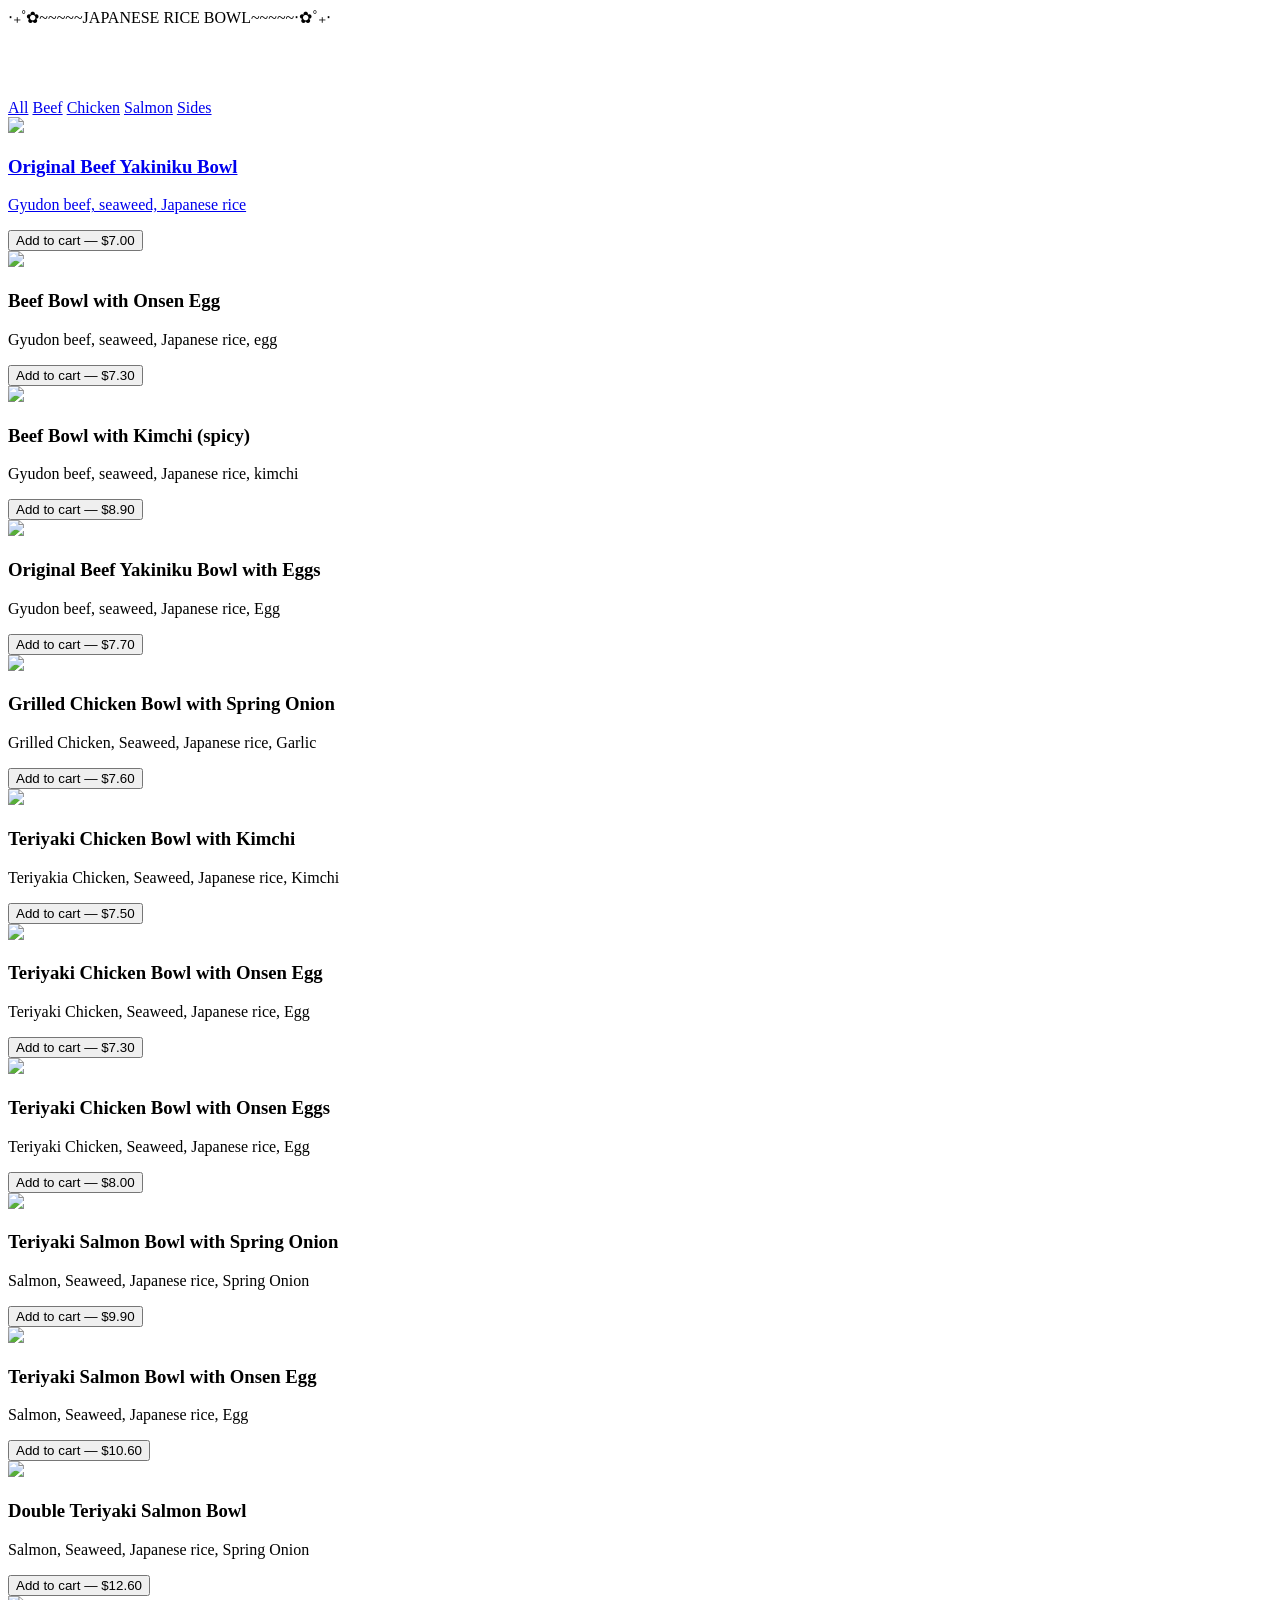
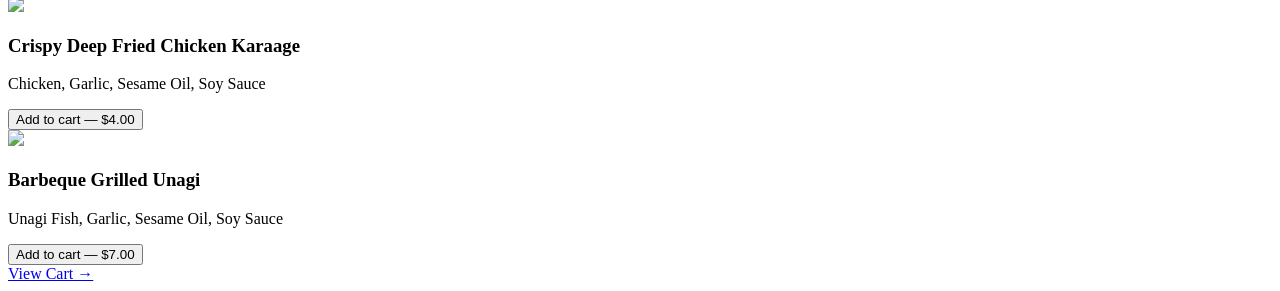
==== index.html @ dc918f25 "Rename my_project.html to index.html" ====
<!DOCTYPE html>
<html lang="en">
<head>

    <meta charset="UTF-8">
    <meta name="viewport" content="width=device-width, initial-scale=1.0">
    <title>Rice Bowl Menu</title>
    <link rel="stylesheet" href="https://cdnjs.cloudflare.com/ajax/libs/font-awesome/6.5.0/css/all.min.css">
    <link rel="stylesheet" href='C:\Users\talia\OneDrive\ドキュメント\ADEV_DBEV\ADEV PROJECT\my_project.css'>
</head>
<body>

    <!-- the header, first row above, this header will appear in most other pages -->

    <div class="header">
        <a class="title">‧₊˚✿~~~~~JAPANESE RICE BOWL~~~~~‧✿˚₊‧</a>
        <div class="icons">
            <a href="#"><i class='fa fa-search' style='font-size:36px; color: white;'></i></a>
            <a href="#"><i class='fa fa-shopping-cart' style='font-size:36px; color: white;'></i></a>
            <a href="#"><i class='fas fa-user-circle' style='font-size:36px; color: white;'></i></a>
        </div>
        <div class="home">
            <a href="my_project.html"><i class='fa fa-home' style='font-size:36px; color: white;'></i></a>
        </div>
    </div>
    
    <!-- the navbar that categorizes food by their ingredients or type -->
    <div class="navbar">
        <a class="active" href="#">All</a>
        <a href="seperation.html">Beef</a>
        <a href="#">Chicken</a>
        <a href="#">Salmon</a>
        <a href="#">Sides</a>
    </div>

    <!-- invisible grid to allow each food to have their own food card(more organised) -->
    <div class="food-grid">
        <a href="item.html" class="food-link">
            <div class="food-item">

                <!-- different food options the stall has -->
                <img src="C:\Users\talia\OneDrive\ドキュメント\ADEV_DBEV\ADEV PROJECT\Screenshot 2025-12-04 175012.png" class="food-image">
                <h3 class="food-title">Original Beef Yakiniku Bowl </h3>
                <p class="food-ingredients">
                    Gyudon beef, seaweed, Japanese rice
                </p>
                <button class="add-to-cart">Add to cart — $7.00</button>
            </div>
        </a>  


        <div class="food-item">
            <img src="C:\Users\talia\OneDrive\ドキュメント\ADEV_DBEV\ADEV PROJECT\Screenshot 2025-12-04 112616.png" class="food-image">
            <h3 class="food-title">Beef Bowl with Onsen Egg</h3>
            <p class="food-ingredients">
                Gyudon beef, seaweed, Japanese rice, egg
            </p>
            <button class="add-to-cart">Add to cart — $7.30</button>
        </div>
        <div class="food-item">
            <img src="C:\Users\talia\OneDrive\ドキュメント\ADEV_DBEV\ADEV PROJECT\Screenshot 2025-12-04 115141.png" class="food-image">
            <h3 class="food-title">Beef Bowl with Kimchi (spicy)</h3>
            <p class="food-ingredients">
                Gyudon beef, seaweed, Japanese rice, kimchi
            </p>
            <button class="add-to-cart">Add to cart — $8.90</button>
        </div>
        
        <div class="food-item">
            <img src="C:\Users\talia\OneDrive\ドキュメント\ADEV_DBEV\ADEV PROJECT\Screenshot 2025-12-04 175658.png" class="food-image">
            <h3 class="food-title">Original Beef Yakiniku Bowl with Eggs </h3>
            <p class="food-ingredients">
                Gyudon beef, seaweed, Japanese rice, Egg
            </p>
            <button class="add-to-cart">Add to cart — $7.70</button>
        </div>


        <div class="food-item">
            <img src="C:\Users\talia\OneDrive\ドキュメント\ADEV_DBEV\ADEV PROJECT\Screenshot 2025-12-04 115541.png" class="food-image">
            <h3 class="food-title">Grilled Chicken Bowl with Spring Onion</h3>
            <p class="food-ingredients">
                Grilled Chicken,  Seaweed, Japanese rice, Garlic
            </p>
            <button class="add-to-cart">Add to cart — $7.60</button>
        </div>
        <div class="food-item">
            <img src="C:\Users\talia\OneDrive\ドキュメント\ADEV_DBEV\ADEV PROJECT\Screenshot 2025-12-04 172755.png" class="food-image">
            <h3 class="food-title">Teriyaki Chicken Bowl with Kimchi</h3>
            <p class="food-ingredients">
                Teriyakia Chicken,  Seaweed, Japanese rice, Kimchi
            </p>
            <button class="add-to-cart">Add to cart — $7.50</button>
        </div>
        <div class="food-item">
            <img src="C:\Users\talia\OneDrive\ドキュメント\ADEV_DBEV\ADEV PROJECT\Screenshot 2025-12-04 173820.png" class="food-image">
            <h3 class="food-title">Teriyaki Chicken Bowl with Onsen Egg</h3>
            <p class="food-ingredients">
                Teriyaki Chicken,  Seaweed, Japanese rice, Egg
            </p>
            <button class="add-to-cart">Add to cart — $7.30</button>
        </div>
        <div class="food-item">
            <img src="C:\Users\talia\OneDrive\ドキュメント\ADEV_DBEV\ADEV PROJECT\Screenshot 2025-12-04 174321.png" class="food-image">
            <h3 class="food-title">Teriyaki Chicken Bowl with Onsen Eggs</h3>
            <p class="food-ingredients">
                Teriyaki Chicken,  Seaweed, Japanese rice, Egg
            </p>
            <button class="add-to-cart">Add to cart — $8.00</button>
        </div>


        <div class="food-item">
            <img src="C:\Users\talia\OneDrive\ドキュメント\ADEV_DBEV\ADEV PROJECT\Screenshot 2025-12-04 120235.png" class="food-image">
            <h3 class="food-title">Teriyaki Salmon Bowl with Spring Onion</h3>
            <p class="food-ingredients">
                Salmon, Seaweed, Japanese rice, Spring Onion
            </p>
            <button class="add-to-cart">Add to cart — $9.90</button>
        </div>
        <div class="food-item">
            <img src="C:\Users\talia\OneDrive\ドキュメント\ADEV_DBEV\ADEV PROJECT\Screenshot 2025-12-04 181015.png" class="food-image">
            <h3 class="food-title">Teriyaki Salmon Bowl with Onsen Egg</h3>
            <p class="food-ingredients">
                Salmon, Seaweed, Japanese rice, Egg
            </p>
            <button class="add-to-cart">Add to cart — $10.60</button>
        </div>
        <div class="food-item">
            <img src="C:\Users\talia\OneDrive\ドキュメント\ADEV_DBEV\ADEV PROJECT\Screenshot 2025-12-04 181329.png" class="food-image">
            <h3 class="food-title">Double Teriyaki Salmon Bowl</h3>
            <p class="food-ingredients">
                Salmon, Seaweed, Japanese rice, Spring Onion
            </p>
            <button class="add-to-cart">Add to cart — $12.60</button>
        </div>



        <div class="food-item">
            <img src="C:\Users\talia\OneDrive\ドキュメント\ADEV_DBEV\ADEV PROJECT\Screenshot 2025-12-04 170152.png" class="food-image">
            <h3 class="food-title">Crispy Deep Fried Chicken Karaage</h3>
            <p class="food-ingredients">
                Chicken, Garlic, Sesame Oil, Soy Sauce
            </p>
            <button class="add-to-cart">Add to cart — $4.00</button>
        </div>
        <div class="food-item">
            <img src="C:\Users\talia\OneDrive\ドキュメント\ADEV_DBEV\ADEV PROJECT\Screenshot 2025-12-04 181702.png" class="food-image">
            <h3 class="food-title">Barbeque Grilled Unagi</h3>
            <p class="food-ingredients">
                Unagi Fish, Garlic, Sesame Oil, Soy Sauce
            </p>
            <button class="add-to-cart">Add to cart — $7.00</button>
        </div>
    </div>  
    
    <!-- view cart button to access the cart -->
    <div class="view-cart">
        <a href="cart.html">View Cart →</a>
    </div>



    

</body>
</html>
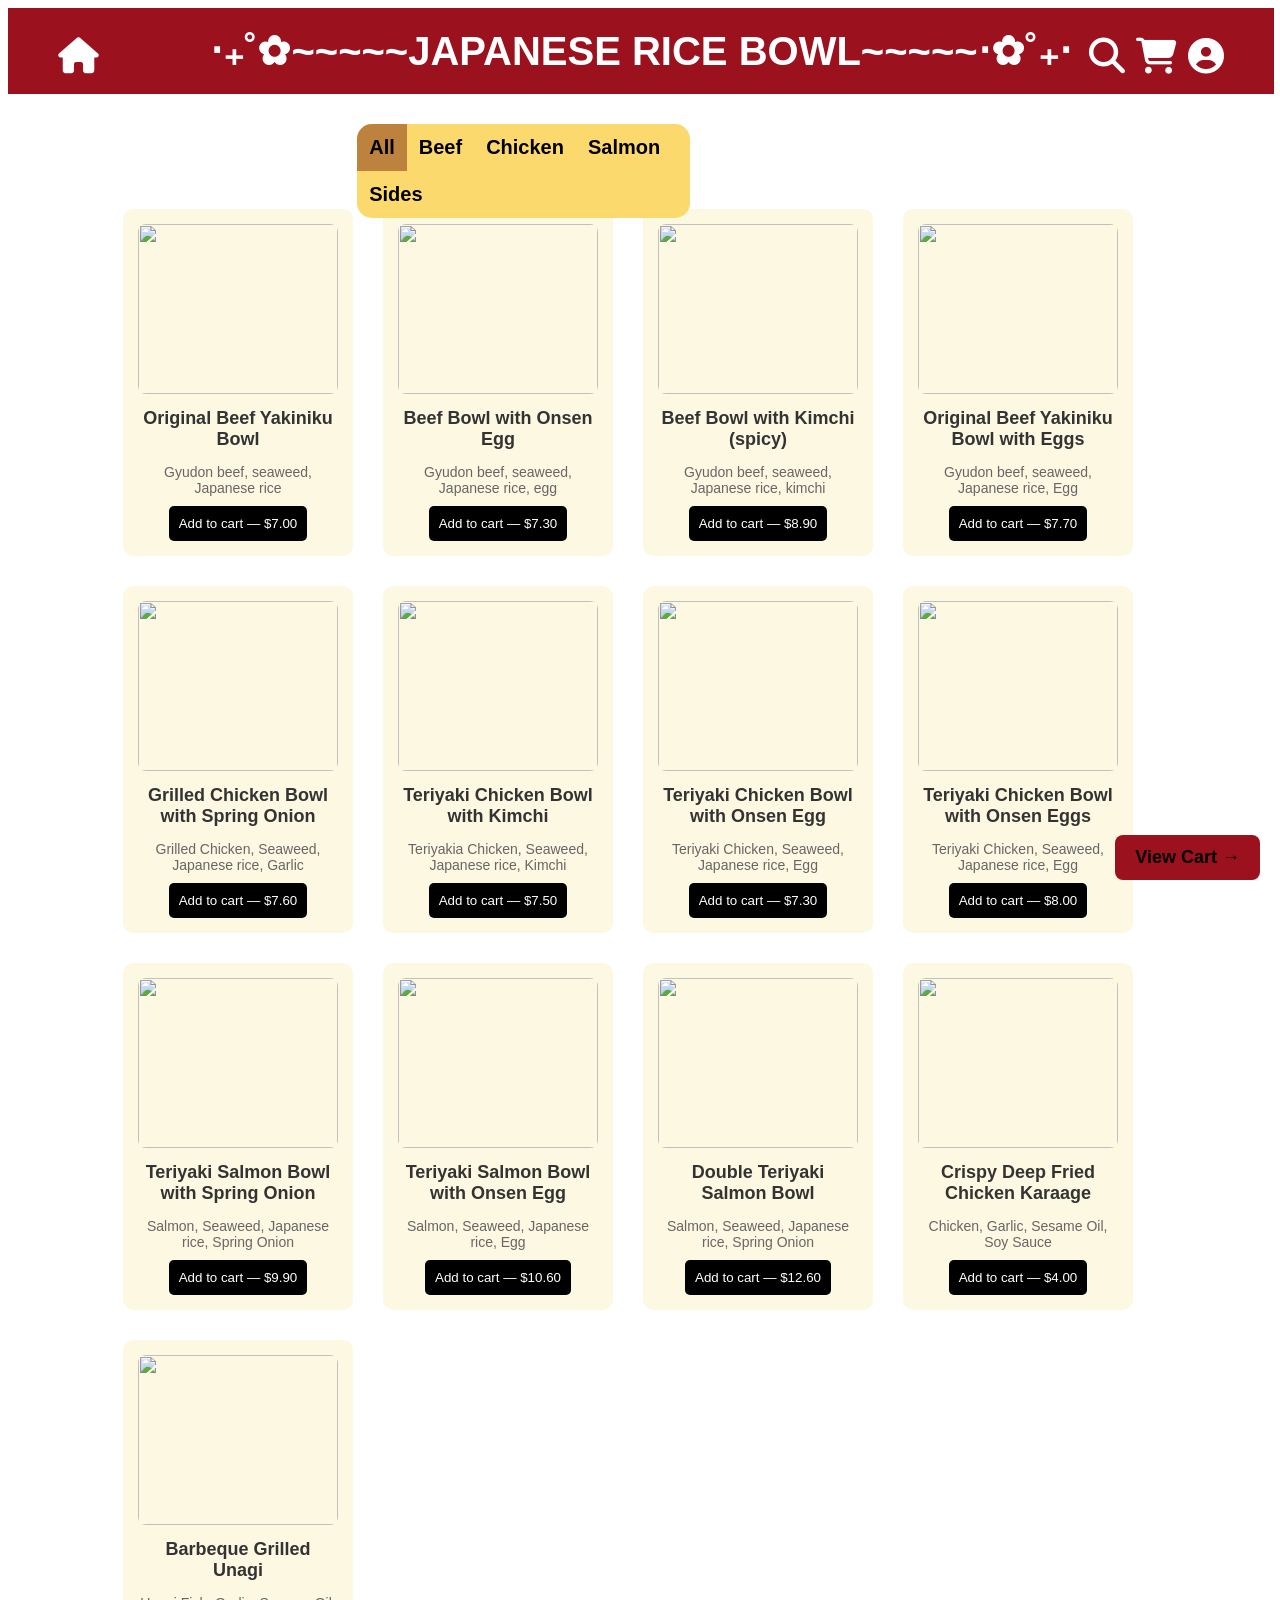
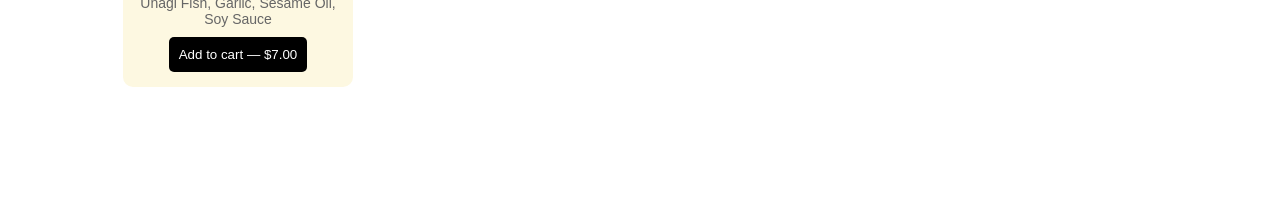
==== commit ae9e1acd: "Fix CSS file path" ====
--- a/index.html
+++ b/index.html
@@ -1,12 +1,13 @@
 <!DOCTYPE html>
 <html lang="en">
 <head>
-
     <meta charset="UTF-8">
     <meta name="viewport" content="width=device-width, initial-scale=1.0">
     <title>Rice Bowl Menu</title>
+
     <link rel="stylesheet" href="https://cdnjs.cloudflare.com/ajax/libs/font-awesome/6.5.0/css/all.min.css">
-    <link rel="stylesheet" href='C:\Users\talia\OneDrive\ドキュメント\ADEV_DBEV\ADEV PROJECT\my_project.css'>
+
+    <link rel="stylesheet" href="my_project.css">
 </head>
 <body>
 
--- a/my_project.css
+++ b/my_project.css
@@ -0,0 +1,431 @@
+.header{
+  width: 97%;
+  position:sticky;
+  top: 0;
+  padding: 20px;
+  text-align: center;
+  background: #9b111e;
+  font-size: 40px;
+  font-family: Arial, Helvetica, sans-serif;
+  color: white;
+  font-weight: bold;
+  z-index: 10;
+
+  
+}
+.icons {
+  position: absolute;
+  right: 50px;
+  gap: 15px;
+  top: 25px;
+}
+
+.home{
+  position: absolute;
+  left: 50px;
+  top: 25px;
+}
+
+
+.navbar {
+  width: 26%;
+  background-color: #fbd96c;
+  overflow: auto;
+  border-radius: 15px; 
+  margin: 30px;
+  position:absolute;
+  right: 560px;       
+  z-index: 1;
+  
+
+}
+
+.navbar a {
+  float: left;
+  padding: 12px;
+  color: black;
+  text-decoration: none;
+  font-size: 20px;
+  font-family: Arial, Helvetica, sans-serif;
+  text-align: center;
+  font-weight: bold
+
+  
+}
+.navbar a:hover {
+  background-color: #bd823d;
+}
+.active {
+  background-color: #bd823d;
+}
+
+.food-link{
+  text-decoration: none;
+}
+
+.food-item {
+  width: 200px;
+  background-color: #fdf8e1;
+  border-radius: 10px;
+  padding: 15px;
+  margin: 15px;
+  font-family: Arial, sans-serif;
+  text-align: center;
+  
+}
+
+.food-item:hover {
+  background-color: #d8cd9c;
+}
+
+.food-image {
+  width: 100%;
+  height: 170px;
+  border-radius: 8px;
+}
+
+.food-title {
+  font-size: 18px;
+  margin: 10px 0 5px;
+  color: #333;
+}
+
+.food-ingredients {
+  font-size: 14px;
+  color: #666;
+  margin-bottom: 10px;
+}
+
+.add-to-cart {
+  background-color: black;
+  color: white;
+  border: none;
+  padding: 10px;
+  border-radius: 5px;
+  
+}
+.add-to-cart:hover {
+  background-color: #575757;
+}
+
+.food-grid {
+  margin: 100px;
+  display: flex;
+  flex-wrap: wrap;
+  justify-content: left;
+}
+
+
+.view-cart a{
+  position: fixed;
+  bottom: 20px;             
+  right: 20px;              
+  background-color: #9b111e;
+  color: black;
+  padding: 12px 20px;
+  border-radius: 8px;
+  font-size: 18px;
+  font-family: Arial, sans-serif;
+  text-decoration: none;
+  font-weight: bold;
+  
+   
+  
+}
+.view-cart a:hover {
+  background-color: #9a343e;
+}
+
+.option-1{
+  font-weight: bold;
+  font-family: Arial, Helvetica, sans-serif;
+  font-size: 20px;
+  position: relative;
+  left: 20px;
+}
+
+.radio-option{
+  font-family: Arial, Helvetica, sans-serif;
+  margin: 30px;
+  position: relative;
+  left: 20px;
+}
+
+.checkbox-option{
+  font-family: Arial, Helvetica, sans-serif;
+  margin: 30px;
+  position: relative;
+  left: 20px;
+}
+
+
+.remarks-section textarea {
+  width: 70%;          
+  height: 50px;        
+  padding: 10px;
+  border-radius: 8px;
+  font-size: 14px;
+  font-family: Arial, Helvetica, sans-serif;
+  position: relative;
+  left: 35px;
+      
+}
+
+.quantity{
+  position: relative;
+  left: 35px;
+}
+
+
+.after-customized {
+  margin: 30px;
+  background-color: black;
+  color: white;
+  border: none;
+  width: 80%;
+  padding: 5px;
+  border-radius: 9px;
+  font-size: 20px;
+  font-family: Arial, Helvetica, sans-serif;
+  position: relative;
+  left: 130px;
+}
+
+.top-section {
+  display: flex;              
+  align-items: center;        
+  gap: 20px;                  
+  padding: 20px;
+  
+}
+
+.section-name{
+  font-size: 30px;
+  font-weight: bold;
+}
+.top-text {
+  font-family: Arial, sans-serif;
+}
+.section-description{
+  color: #666;
+  font-size: small;
+}
+
+.back-arrow{
+  position: relative;
+  top: 20px;
+  left: 20px;
+}
+
+.header-b{
+  width: 98%;
+  padding: 14px;
+  text-align: center;
+  background: rgb(246, 204, 209);
+  font-size: 30px;
+  font-family: Arial, Helvetica, sans-serif;
+  color: black;
+  font-weight: bold;
+  
+}
+
+.back-arrow-b{
+  position:absolute;
+  top: 120px;
+ 
+}
+
+.cart-items {
+  font-family: Arial, Helvetica, sans-serif;
+  font-size: 14px;
+  font-weight: bold;
+  position: relative;
+  left: 20px;
+  
+  
+}
+
+
+
+
+
+
+
+
+
+
+
+
+
+
+
+
+
+
+
+
+
+.main-content{
+  display: flex;
+  gap: 20px;
+  align-items: flex-start;
+}
+
+
+
+.cart-box {
+  width: 615px;
+  height: 275px;
+  border: 2px solid #ccc;
+  border-radius: 8px;
+  padding: 10px;
+  overflow-y: auto;
+  background-color: #f9f9f9;
+  font-family: Arial, sans-serif;
+  
+  
+}
+
+.cart-item {
+  margin-bottom: 12px;
+  padding-bottom: 8px;
+  border-bottom: 1px solid #ddd;
+  display: flex;
+}
+
+
+
+
+.item-image {
+  width: 60px;
+  height: 60px;
+  border-radius: 6px;
+  margin-left: 5px;
+}
+
+.item-title {
+  font-weight: bold;
+  color: #333;
+}
+
+.item-details {
+  font-size: 14px;
+  color: #666;
+}
+
+.recipt-section{
+  width: 700px;
+  height: 270px;
+  border: 2px solid #ccc;
+  border-radius: 8px;
+  
+}
+
+.recipt-details{
+  margin: 10px;
+  font-family: Arial, Helvetica, sans-serif;
+}
+.recipt-final{
+  margin: 10px;
+  font-family: Arial, Helvetica, sans-serif;
+  display: flex;
+
+}
+.recipt-finals{
+  font-weight: bold;
+  font-size: 30px;
+  position: relative;
+  left: 440px;
+}
+
+
+
+
+.promo-code {
+  position: relative;
+  left: 15px;
+  margin-top: 15px;
+}
+
+.apply{
+  font-family: Arial, Helvetica, sans-serif;
+  text-decoration: none;
+  color: #575757;
+}
+
+
+
+.bye-checkout {
+  
+  position: relative;
+  left: 200px;
+  background-color: #9b111e;
+  color: white;
+  padding: 6px 60px;
+  border-radius: 15px;
+  font-size: 18px;
+  font-family: Arial, sans-serif;
+  text-decoration: none;
+  font-weight: bold;
+  
+}
+
+
+
+
+
+
+
+
+
+
+
+
+
+
+
+
+
+
+
+.recommended-container {
+  overflow-x: auto;       
+  overflow-y: hidden;     
+  padding: 10px;
+}
+
+.recommended-scroll {
+  display: flex;        
+  flex-direction: row;    
+  gap: 16px;              
+}
+
+.food-card {
+  position: relative;
+  width: 130px;       
+  background-color: #fdf8e1;
+  border-radius: 8px;
+  padding: 12px;
+  font-family: Arial, Helvetica, sans-serif;
+  font-size: 10px;
+  font-weight: bold;
+  text-align: center;
+  
+}
+
+.food-card img {
+  width: 100px;
+  height: 90px;
+  border-radius: 10px;
+  margin-bottom: 8px;
+}
+
+.recommend{
+  font-family: Arial, Helvetica, sans-serif;
+  font-weight: bold
+}
+
+.view-more{
+  position: relative;
+  top: 70px;
+}
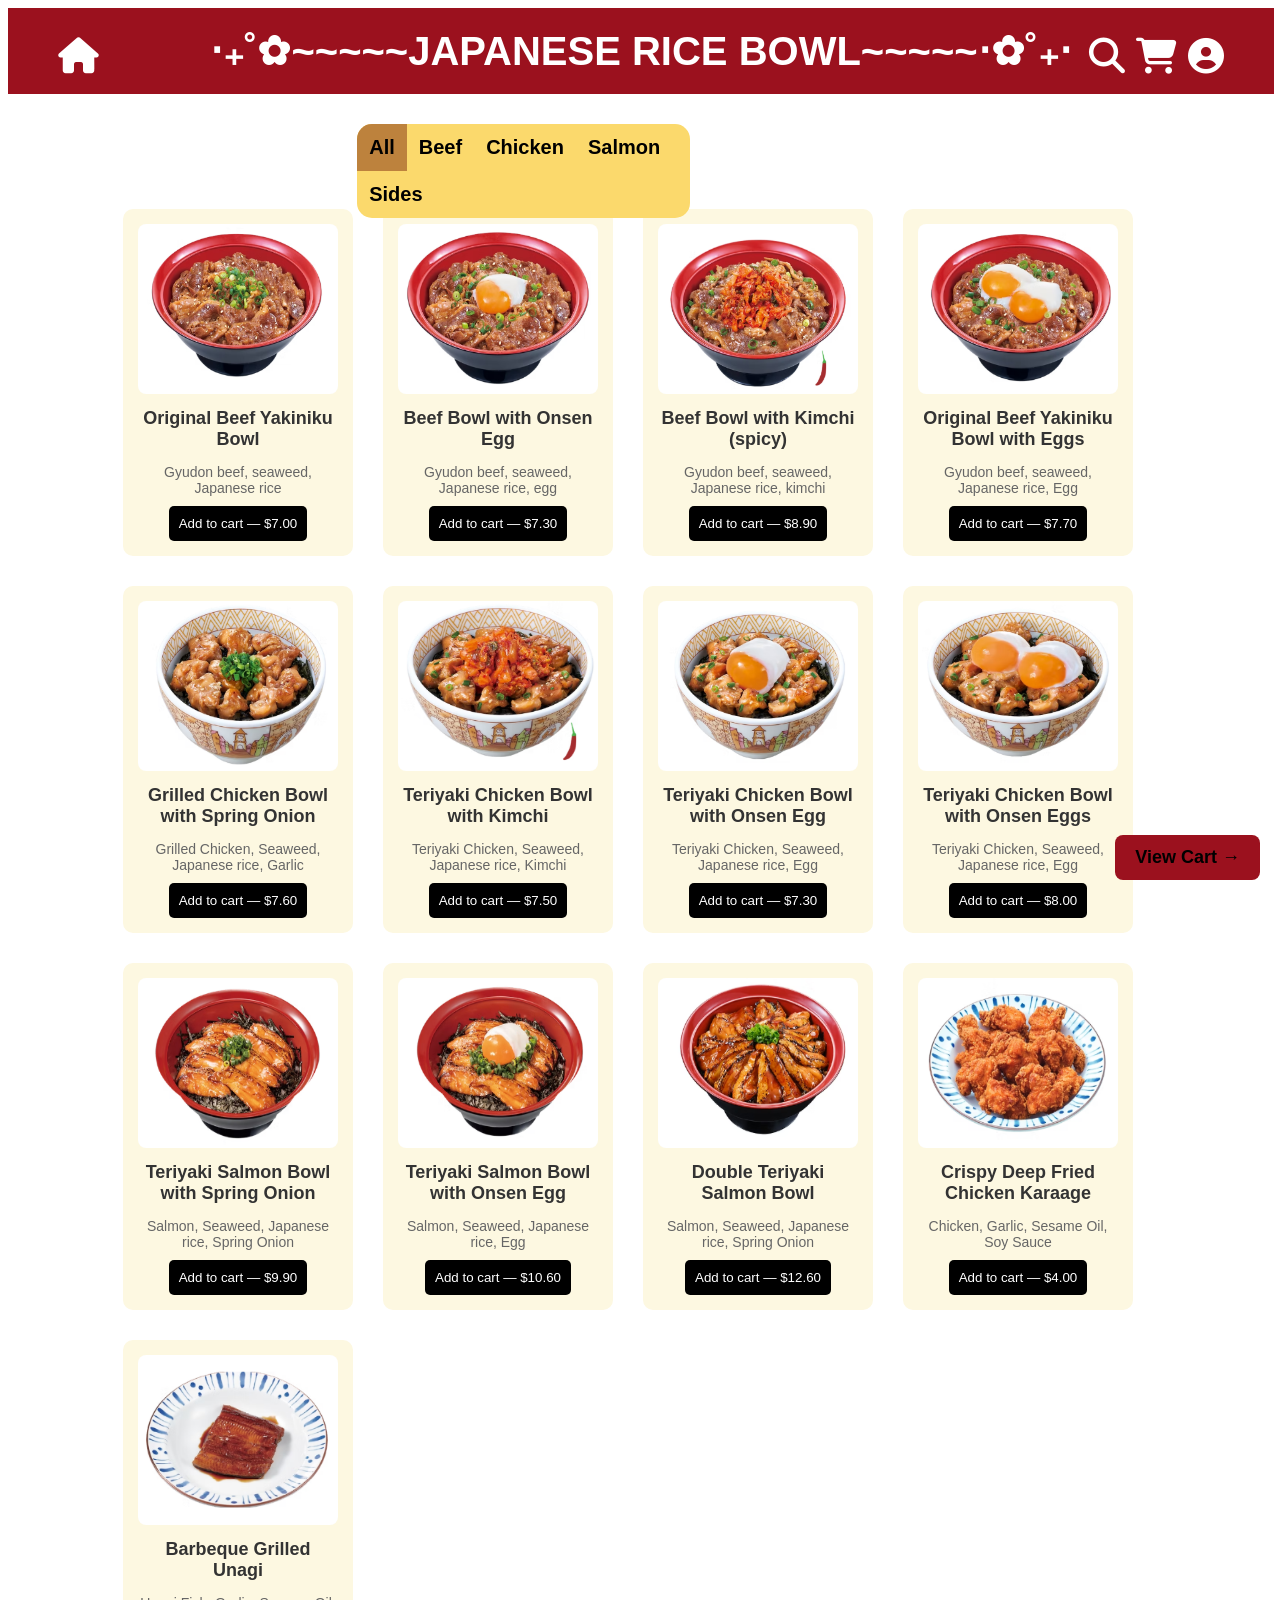
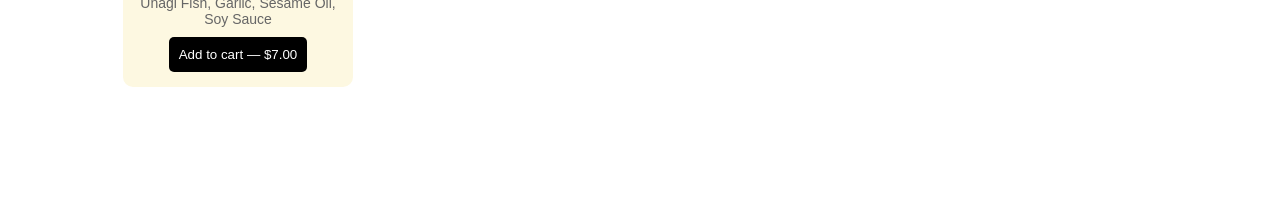
==== commit 43ad8370: "Fix all Vercel image paths" ====
--- a/index.html
+++ b/index.html
@@ -21,7 +21,7 @@
             <a href="#"><i class='fas fa-user-circle' style='font-size:36px; color: white;'></i></a>
         </div>
         <div class="home">
-            <a href="my_project.html"><i class='fa fa-home' style='font-size:36px; color: white;'></i></a>
+            <a href="index.html"><i class='fa fa-home' style='font-size:36px; color: white;'></i></a>
         </div>
     </div>
     
@@ -38,97 +38,98 @@
     <div class="food-grid">
         <a href="item.html" class="food-link">
             <div class="food-item">
-
-                <!-- different food options the stall has -->
-                <img src="C:\Users\talia\OneDrive\ドキュメント\ADEV_DBEV\ADEV PROJECT\Screenshot 2025-12-04 175012.png" class="food-image">
-                <h3 class="food-title">Original Beef Yakiniku Bowl </h3>
+                <img src="Screenshot 2025-12-04 175012.png" class="food-image">
+                <h3 class="food-title">Original Beef Yakiniku Bowl</h3>
                 <p class="food-ingredients">
                     Gyudon beef, seaweed, Japanese rice
                 </p>
                 <button class="add-to-cart">Add to cart — $7.00</button>
             </div>
-        </a>  
-
+        </a>
 
         <div class="food-item">
-            <img src="C:\Users\talia\OneDrive\ドキュメント\ADEV_DBEV\ADEV PROJECT\Screenshot 2025-12-04 112616.png" class="food-image">
+            <img src="Screenshot 2025-12-04 112616.png" class="food-image">
             <h3 class="food-title">Beef Bowl with Onsen Egg</h3>
             <p class="food-ingredients">
                 Gyudon beef, seaweed, Japanese rice, egg
             </p>
             <button class="add-to-cart">Add to cart — $7.30</button>
         </div>
+
         <div class="food-item">
-            <img src="C:\Users\talia\OneDrive\ドキュメント\ADEV_DBEV\ADEV PROJECT\Screenshot 2025-12-04 115141.png" class="food-image">
+            <img src="Screenshot 2025-12-04 115141.png" class="food-image">
             <h3 class="food-title">Beef Bowl with Kimchi (spicy)</h3>
             <p class="food-ingredients">
                 Gyudon beef, seaweed, Japanese rice, kimchi
             </p>
             <button class="add-to-cart">Add to cart — $8.90</button>
         </div>
-        
+
         <div class="food-item">
-            <img src="C:\Users\talia\OneDrive\ドキュメント\ADEV_DBEV\ADEV PROJECT\Screenshot 2025-12-04 175658.png" class="food-image">
-            <h3 class="food-title">Original Beef Yakiniku Bowl with Eggs </h3>
+            <img src="Screenshot 2025-12-04 175658.png" class="food-image">
+            <h3 class="food-title">Original Beef Yakiniku Bowl with Eggs</h3>
             <p class="food-ingredients">
                 Gyudon beef, seaweed, Japanese rice, Egg
             </p>
             <button class="add-to-cart">Add to cart — $7.70</button>
         </div>
 
-
         <div class="food-item">
-            <img src="C:\Users\talia\OneDrive\ドキュメント\ADEV_DBEV\ADEV PROJECT\Screenshot 2025-12-04 115541.png" class="food-image">
+            <img src="Screenshot 2025-12-04 115541.png" class="food-image">
             <h3 class="food-title">Grilled Chicken Bowl with Spring Onion</h3>
             <p class="food-ingredients">
-                Grilled Chicken,  Seaweed, Japanese rice, Garlic
+                Grilled Chicken, Seaweed, Japanese rice, Garlic
             </p>
             <button class="add-to-cart">Add to cart — $7.60</button>
         </div>
+
         <div class="food-item">
-            <img src="C:\Users\talia\OneDrive\ドキュメント\ADEV_DBEV\ADEV PROJECT\Screenshot 2025-12-04 172755.png" class="food-image">
+            <img src="Screenshot 2025-12-04 172755.png" class="food-image">
             <h3 class="food-title">Teriyaki Chicken Bowl with Kimchi</h3>
             <p class="food-ingredients">
-                Teriyakia Chicken,  Seaweed, Japanese rice, Kimchi
+                Teriyaki Chicken, Seaweed, Japanese rice, Kimchi
             </p>
             <button class="add-to-cart">Add to cart — $7.50</button>
         </div>
+
         <div class="food-item">
-            <img src="C:\Users\talia\OneDrive\ドキュメント\ADEV_DBEV\ADEV PROJECT\Screenshot 2025-12-04 173820.png" class="food-image">
+            <img src="Screenshot 2025-12-04 173820.png" class="food-image">
             <h3 class="food-title">Teriyaki Chicken Bowl with Onsen Egg</h3>
             <p class="food-ingredients">
-                Teriyaki Chicken,  Seaweed, Japanese rice, Egg
+                Teriyaki Chicken, Seaweed, Japanese rice, Egg
             </p>
             <button class="add-to-cart">Add to cart — $7.30</button>
         </div>
+
         <div class="food-item">
-            <img src="C:\Users\talia\OneDrive\ドキュメント\ADEV_DBEV\ADEV PROJECT\Screenshot 2025-12-04 174321.png" class="food-image">
+            <img src="Screenshot 2025-12-04 174321.png" class="food-image">
             <h3 class="food-title">Teriyaki Chicken Bowl with Onsen Eggs</h3>
             <p class="food-ingredients">
-                Teriyaki Chicken,  Seaweed, Japanese rice, Egg
+                Teriyaki Chicken, Seaweed, Japanese rice, Egg
             </p>
             <button class="add-to-cart">Add to cart — $8.00</button>
         </div>
 
-
         <div class="food-item">
-            <img src="C:\Users\talia\OneDrive\ドキュメント\ADEV_DBEV\ADEV PROJECT\Screenshot 2025-12-04 120235.png" class="food-image">
+            <img src="Screenshot 2025-12-04 120235.png" class="food-image">
             <h3 class="food-title">Teriyaki Salmon Bowl with Spring Onion</h3>
             <p class="food-ingredients">
                 Salmon, Seaweed, Japanese rice, Spring Onion
             </p>
             <button class="add-to-cart">Add to cart — $9.90</button>
         </div>
+
         <div class="food-item">
-            <img src="C:\Users\talia\OneDrive\ドキュメント\ADEV_DBEV\ADEV PROJECT\Screenshot 2025-12-04 181015.png" class="food-image">
+            <img src="Screenshot 2025-12-04 181015.png" class="food-image">
             <h3 class="food-title">Teriyaki Salmon Bowl with Onsen Egg</h3>
             <p class="food-ingredients">
                 Salmon, Seaweed, Japanese rice, Egg
             </p>
             <button class="add-to-cart">Add to cart — $10.60</button>
         </div>
+
         <div class="food-item">
-            <img src="C:\Users\talia\OneDrive\ドキュメント\ADEV_DBEV\ADEV PROJECT\Screenshot 2025-12-04 181329.png" class="food-image">
+            <img src="Screenshot 2025-12-04 181329.png" class="food-image">
             <h3 class="food-title">Double Teriyaki Salmon Bowl</h3>
             <p class="food-ingredients">
                 Salmon, Seaweed, Japanese rice, Spring Onion
@@ -136,25 +137,24 @@
             <button class="add-to-cart">Add to cart — $12.60</button>
         </div>
 
-
-
         <div class="food-item">
-            <img src="C:\Users\talia\OneDrive\ドキュメント\ADEV_DBEV\ADEV PROJECT\Screenshot 2025-12-04 170152.png" class="food-image">
+            <img src="Screenshot 2025-12-04 170152.png" class="food-image">
             <h3 class="food-title">Crispy Deep Fried Chicken Karaage</h3>
             <p class="food-ingredients">
                 Chicken, Garlic, Sesame Oil, Soy Sauce
             </p>
             <button class="add-to-cart">Add to cart — $4.00</button>
         </div>
+
         <div class="food-item">
-            <img src="C:\Users\talia\OneDrive\ドキュメント\ADEV_DBEV\ADEV PROJECT\Screenshot 2025-12-04 181702.png" class="food-image">
+            <img src="Screenshot 2025-12-04 181702.png" class="food-image">
             <h3 class="food-title">Barbeque Grilled Unagi</h3>
             <p class="food-ingredients">
                 Unagi Fish, Garlic, Sesame Oil, Soy Sauce
             </p>
             <button class="add-to-cart">Add to cart — $7.00</button>
         </div>
-    </div>  
+    </div>
     
     <!-- view cart button to access the cart -->
     <div class="view-cart">
